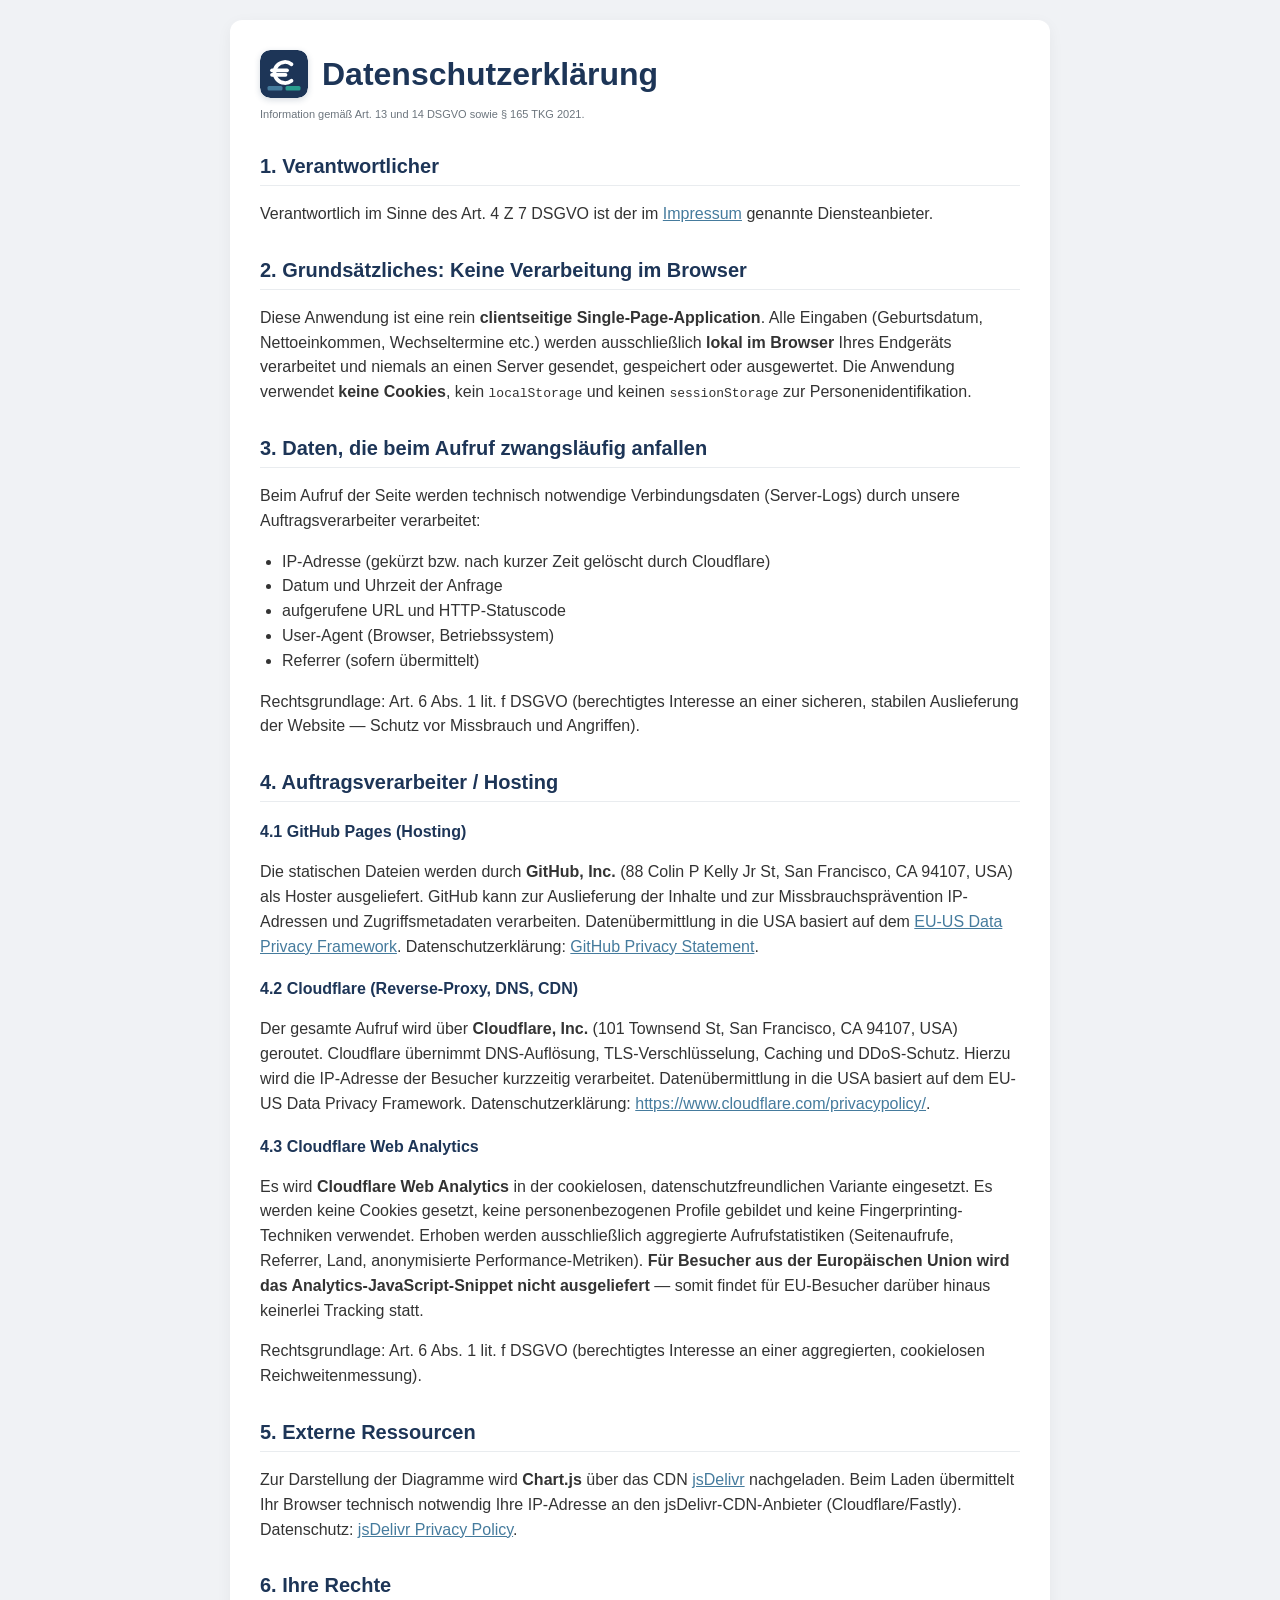
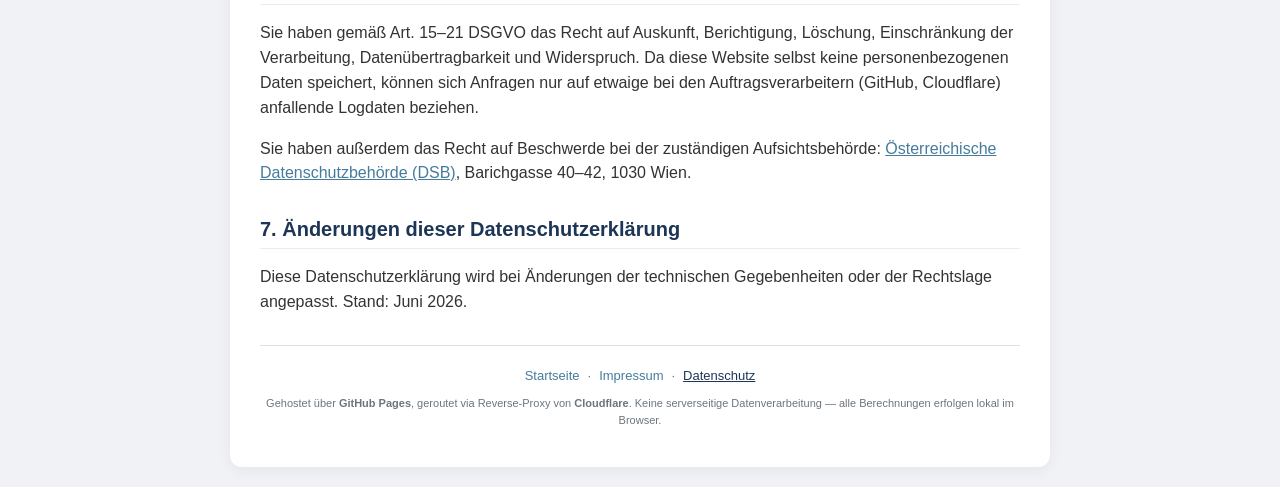
==== datenschutz.html @ 1a487af0 "feat: add impressum und datenschutz" ====
<!DOCTYPE html>
<html lang="de">

<head>
  <meta charset="UTF-8">
  <meta name="viewport" content="width=device-width, initial-scale=1.0">
  <title>Datenschutzerkl&auml;rung &mdash; Karenzulator</title>
  <link rel="icon" type="image/svg+xml" href="assets/favicon.svg">
  <link rel="apple-touch-icon" href="assets/favicon.svg">
  <meta name="theme-color" content="#1d3557">
  <meta name="robots" content="noindex">
  <link rel="stylesheet" href="css/styles.css">
</head>

<body>
  <div class="container legal-page">
    <div class="app-header">
      <a href="index.html" aria-label="Zur Startseite">
        <img src="assets/favicon.svg" alt="" class="app-logo" width="48" height="48">
      </a>
      <h1>Datenschutzerkl&auml;rung</h1>
    </div>

    <p class="field-desc">
      Information gem&auml;&szlig; Art. 13 und 14 DSGVO sowie &sect; 165 TKG 2021.
    </p>

    <h2>1. Verantwortlicher</h2>
    <p>
      Verantwortlich im Sinne des Art. 4 Z 7 DSGVO ist der im
      <a href="impressum.html">Impressum</a> genannte Diensteanbieter.
    </p>

    <h2>2. Grunds&auml;tzliches: Keine Verarbeitung im Browser</h2>
    <p>
      Diese Anwendung ist eine rein <b>clientseitige Single-Page-Application</b>. Alle Eingaben
      (Geburtsdatum, Nettoeinkommen, Wechseltermine etc.) werden ausschlie&szlig;lich
      <b>lokal im Browser</b> Ihres Endger&auml;ts verarbeitet und niemals an einen Server gesendet,
      gespeichert oder ausgewertet. Die Anwendung verwendet <b>keine Cookies</b>, kein
      <code>localStorage</code> und keinen <code>sessionStorage</code> zur Personenidentifikation.
    </p>

    <h2>3. Daten, die beim Aufruf zwangsl&auml;ufig anfallen</h2>
    <p>
      Beim Aufruf der Seite werden technisch notwendige Verbindungsdaten (Server-Logs) durch unsere
      Auftragsverarbeiter verarbeitet:
    </p>
    <ul>
      <li>IP-Adresse (gek&uuml;rzt bzw. nach kurzer Zeit gel&ouml;scht durch Cloudflare)</li>
      <li>Datum und Uhrzeit der Anfrage</li>
      <li>aufgerufene URL und HTTP-Statuscode</li>
      <li>User-Agent (Browser, Betriebssystem)</li>
      <li>Referrer (sofern &uuml;bermittelt)</li>
    </ul>
    <p>
      Rechtsgrundlage: Art. 6 Abs. 1 lit. f DSGVO (berechtigtes Interesse an einer sicheren,
      stabilen Auslieferung der Website &mdash; Schutz vor Missbrauch und Angriffen).
    </p>

    <h2>4. Auftragsverarbeiter / Hosting</h2>

    <h3>4.1 GitHub Pages (Hosting)</h3>
    <p>
      Die statischen Dateien werden durch <b>GitHub, Inc.</b> (88 Colin P Kelly Jr St, San Francisco,
      CA 94107, USA) als Hoster ausgeliefert. GitHub kann zur Auslieferung der Inhalte und zur
      Missbrauchspr&auml;vention IP-Adressen und Zugriffsmetadaten verarbeiten.
      Daten&uuml;bermittlung in die USA basiert auf dem
      <a href="https://commission.europa.eu/document/fa09cbad-dd7d-4684-ae60-be03fcb0fddf_en" target="_blank"
        rel="noopener">EU-US Data Privacy Framework</a>.
      Datenschutzerkl&auml;rung:
      <a href="https://docs.github.com/en/site-policy/privacy-policies/github-general-privacy-statement" target="_blank"
        rel="noopener">GitHub Privacy Statement</a>.
    </p>

    <h3>4.2 Cloudflare (Reverse-Proxy, DNS, CDN)</h3>
    <p>
      Der gesamte Aufruf wird &uuml;ber <b>Cloudflare, Inc.</b> (101 Townsend St, San Francisco,
      CA 94107, USA) geroutet. Cloudflare &uuml;bernimmt DNS-Aufl&ouml;sung, TLS-Verschl&uuml;sselung,
      Caching und DDoS-Schutz. Hierzu wird die IP-Adresse der Besucher kurzzeitig verarbeitet.
      Daten&uuml;bermittlung in die USA basiert auf dem EU-US Data Privacy Framework.
      Datenschutzerkl&auml;rung:
      <a href="https://www.cloudflare.com/privacypolicy/" target="_blank"
        rel="noopener">https://www.cloudflare.com/privacypolicy/</a>.
    </p>

    <h3>4.3 Cloudflare Web Analytics</h3>
    <p>
      Es wird <b>Cloudflare Web Analytics</b> in der cookielosen, datenschutzfreundlichen Variante
      eingesetzt. Es werden keine Cookies gesetzt, keine personenbezogenen Profile gebildet und keine
      Fingerprinting-Techniken verwendet. Erhoben werden ausschlie&szlig;lich aggregierte
      Aufrufstatistiken (Seitenaufrufe, Referrer, Land, anonymisierte Performance-Metriken).
      <b>F&uuml;r Besucher aus der Europ&auml;ischen Union wird das Analytics-JavaScript-Snippet
        nicht ausgeliefert</b> &mdash; somit findet f&uuml;r EU-Besucher dar&uuml;ber hinaus keinerlei
      Tracking statt.
    </p>
    <p>
      Rechtsgrundlage: Art. 6 Abs. 1 lit. f DSGVO (berechtigtes Interesse an einer aggregierten,
      cookielosen Reichweitenmessung).
    </p>

    <h2>5. Externe Ressourcen</h2>
    <p>
      Zur Darstellung der Diagramme wird <b>Chart.js</b> &uuml;ber das CDN
      <a href="https://www.jsdelivr.com/" target="_blank" rel="noopener">jsDelivr</a> nachgeladen.
      Beim Laden &uuml;bermittelt Ihr Browser technisch notwendig Ihre IP-Adresse an den
      jsDelivr-CDN-Anbieter (Cloudflare/Fastly). Datenschutz:
      <a href="https://www.jsdelivr.com/terms/privacy-policy-jsdelivr-net" target="_blank" rel="noopener">jsDelivr
        Privacy Policy</a>.
    </p>

    <h2>6. Ihre Rechte</h2>
    <p>
      Sie haben gem&auml;&szlig; Art. 15&ndash;21 DSGVO das Recht auf Auskunft, Berichtigung, L&ouml;schung,
      Einschr&auml;nkung der Verarbeitung, Daten&uuml;bertragbarkeit und Widerspruch. Da diese Website
      selbst keine personenbezogenen Daten speichert, k&ouml;nnen sich Anfragen nur auf etwaige bei
      den Auftragsverarbeitern (GitHub, Cloudflare) anfallende Logdaten beziehen.
    </p>
    <p>
      Sie haben au&szlig;erdem das Recht auf Beschwerde bei der zust&auml;ndigen Aufsichtsbeh&ouml;rde:
      <a href="https://www.dsb.gv.at/" target="_blank" rel="noopener">&Ouml;sterreichische Datenschutzbeh&ouml;rde
        (DSB)</a>, Barichgasse 40&ndash;42, 1030 Wien.
    </p>

    <h2>7. &Auml;nderungen dieser Datenschutzerkl&auml;rung</h2>
    <p>
      Diese Datenschutzerkl&auml;rung wird bei &Auml;nderungen der technischen Gegebenheiten
      oder der Rechtslage angepasst. Stand: <time datetime="2026-06">Juni 2026</time>.
    </p>

    <footer class="legal-footer">
      <nav class="footer-nav" aria-label="Rechtliche Navigation">
        <a href="index.html">Startseite</a>
        <span aria-hidden="true">&middot;</span>
        <a href="impressum.html">Impressum</a>
        <span aria-hidden="true">&middot;</span>
        <a href="datenschutz.html" aria-current="page">Datenschutz</a>
      </nav>
      <p>
        Gehostet &uuml;ber <b>GitHub Pages</b>, geroutet via Reverse-Proxy von <b>Cloudflare</b>.
        Keine serverseitige Datenverarbeitung &mdash; alle Berechnungen erfolgen lokal im Browser.
      </p>
    </footer>
  </div>
</body>

</html>
---- css/styles.css ----
:root {
    --wochengeld-color: #e63946;
    --mutter-kbg-color: #457b9d;
    --vater-kbg-color: #2a9d8f;
    --mutter-kbg-2-color: #1d3557;
    --extended-m-color: #f4a261;
    --extended-v-color: #e9c46a;
    --arbeiten-color: #e9ecef;
    --bg-light: #f8f9fa;
    --primary: #1d3557;
    --primary-accent: #457b9d;
    --danger: #e63946;
    --success: #2a9d8f;
}

* { box-sizing: border-box; }

body {
    font-family: 'Segoe UI', Tahoma, Geneva, Verdana, sans-serif;
    line-height: 1.5;
    color: #333;
    background-color: #f0f2f5;
    margin: 0;
    padding: 20px;
}
.container {
    max-width: 1400px;
    margin: 0 auto;
    background: white;
    padding: 30px;
    border-radius: 12px;
    box-shadow: 0 4px 15px rgba(0, 0, 0, 0.05);
}
h1, h2, h3 { color: var(--primary); margin-top: 0; }

/* ============ App Header (Logo + H1) ============ */
.app-header {
    display: flex;
    align-items: center;
    gap: 14px;
    margin-bottom: 8px;
}
.app-header h1 { margin: 0; }
.app-logo {
    flex: 0 0 auto;
    width: 48px;
    height: 48px;
    border-radius: 10px;
    box-shadow: 0 2px 6px rgba(29, 53, 87, 0.18);
}
@media (max-width: 768px) {
    .app-header { gap: 10px; }
    .app-logo { width: 36px; height: 36px; border-radius: 8px; }
}

.grid {
    display: grid;
    grid-template-columns: 380px 1fr;
    gap: 30px;
}

@media (max-width: 1536px) {
    /* Limit Sidebar + Main to viewport width to prevent horizontal scroll.
       Wert wird in engeren Breakpoints unten an das jeweilige Padding angepasst. */
    .grid > .controls,
    .grid > .dashboard-section {
        max-width: calc(100vw - 28px);
        min-width: 0;
        overflow-x: hidden;
    }
}
@media (max-width: 1000px) {
    .grid { grid-template-columns: 1fr; }
}

/* ============ Sidebar ============ */
.controls {
    background: var(--bg-light);
    padding: 20px;
    border-radius: 8px;
    border: 1px solid #dee2e6;
    height: fit-content;
}
.form-group { margin-bottom: 18px; }
.form-group.nested {
    background: #fff;
    padding: 12px;
    border-radius: 6px;
    border: 1px solid #dee2e6;
}
label {
    display: block;
    font-weight: 700;
    margin-bottom: 4px;
    color: #343a40;
    font-size: 14px;
}
.check-label {
    display: flex;
    align-items: center;
    gap: 8px;
    cursor: pointer;
    font-weight: 600;
}
.check-label input { width: 16px; }
.field-desc {
    font-size: 11px;
    color: #6c757d;
    margin-top: 4px;
    display: block;
    line-height: 1.4;
}
input[type="date"], input[type="number"], select {
    width: 100%;
    max-width: 100%;
    min-width: 0;
    padding: 10px;
    border: 1px solid #ced4da;
    border-radius: 6px;
    font-size: 14px;
    background: #fff;
}
/* iOS Safari: date-Inputs nicht entkleiden (sonst kollabiert Text vertikal),
   aber Mindesthöhe erzwingen, damit der native Picker-Text nicht abgeschnitten wird. */
input[type="date"] {
    min-height: 42px;
    line-height: 1.2;
    -webkit-appearance: none;
    appearance: none;
    -webkit-min-logical-height: 1.2em;
}
input[type="number"], select {
    -webkit-appearance: none;
    appearance: none;
}
select {
    background-image: url("data:image/svg+xml;utf8,<svg xmlns='http://www.w3.org/2000/svg' viewBox='0 0 12 8'><path fill='%236c757d' d='M6 8L0 0h12z'/></svg>");
    background-repeat: no-repeat;
    background-position: right 12px center;
    background-size: 10px;
    padding-right: 32px;
}
.input-group { display: flex; align-items: stretch; width: 100%; }
.input-group input {
    flex: 1 1 auto;
    min-width: 0;
    border-top-right-radius: 0;
    border-bottom-right-radius: 0;
}
.input-group-append { flex: 0 0 auto; }
.input-group-append {
    padding: 10px 12px;
    background: #e9ecef;
    border: 1px solid #ced4da;
    border-left: none;
    border-top-right-radius: 6px;
    border-bottom-right-radius: 6px;
    font-size: 14px;
    color: #495057;
    font-weight: bold;
}
hr { border: 0; border-top: 1px solid #dee2e6; margin: 20px 0; }

.btn-primary {
    width: 100%;
    padding: 12px;
    background: var(--primary);
    color: white;
    border: none;
    border-radius: 6px;
    font-size: 15px;
    font-weight: bold;
    cursor: pointer;
    transition: background 0.2s;
}
.btn-primary:hover { background: var(--primary-accent); }
.btn-primary:disabled { opacity: 0.5; cursor: progress; }

.optimizer-result {
    margin-top: 12px;
    font-size: 12px;
    padding: 10px;
    background: #fff;
    border-radius: 6px;
    border-left: 4px solid var(--success);
    display: none;
}
.optimizer-result.active { display: block; }
.optimizer-result h4 { margin: 0 0 6px 0; font-size: 13px; color: var(--success); }

/* ============ Alert Boxes ============ */
.alert-box {
    background: #ffebee;
    border-left: 5px solid var(--danger);
    padding: 12px 15px;
    margin-bottom: 12px;
    border-radius: 4px;
    font-size: 13px;
    color: #b71c1c;
    display: none;
}

/* ============ Dashboards / Cards ============ */
.dashboard-section { margin-bottom: 30px; }
.dashboard {
    display: grid;
    grid-template-columns: repeat(auto-fit, minmax(180px, 1fr));
    gap: 15px;
    margin-top: 10px;
}
.card {
    background: var(--bg-light);
    padding: 15px;
    border-radius: 8px;
    border-left: 5px solid #6c757d;
    box-shadow: 0 2px 4px rgba(0, 0, 0, 0.02);
    display: flex;
    flex-direction: column;
    justify-content: center;
}
.card.success { border-left-color: var(--success); background-color: #e8f5e9; }
.card.danger  { border-left-color: var(--danger);  background-color: #ffebee; }
.card.total   { border-left-color: var(--primary); background-color: #e3f2fd; }
.card.household { border-left-color: #6a4c93; background-color: #f3e5f5; }
.card h4 {
    margin: 0;
    font-size: 11px;
    text-transform: uppercase;
    color: #6c757d;
    letter-spacing: 0.3px;
}
.card .value { font-size: 18px; font-weight: bold; margin-top: 5px; }
.card .subtext { font-size: 11px; color: #adb5bd; margin-top: 3px; }
.card.calc-detail { grid-column: 1 / -1; margin-top: 15px; font-size: 13px; line-height: 1.7; }

/* ============ Timeline ============ */
.timeline-wrapper {
    margin-top: 20px;
    background: #fff;
    border: 1px solid #dee2e6;
    border-radius: 8px;
    padding: 20px;
}
.timeline-bar {
    display: flex;
    height: 35px;
    border-radius: 6px;
    overflow: hidden;
    margin-bottom: 25px;
    box-shadow: inset 0 2px 4px rgba(0, 0, 0, 0.1);
    background: var(--arbeiten-color);
}
.timeline-segment {
    display: flex;
    align-items: center;
    justify-content: center;
    color: white;
    font-weight: bold;
    font-size: 11px;
    overflow: hidden;
    white-space: nowrap;
    border-right: 1px solid rgba(255, 255, 255, 0.2);
}
.legend { display: flex; gap: 12px; flex-wrap: wrap; margin-bottom: 20px; }
.legend-item { display: flex; align-items: center; font-size: 12px; }
.legend-color { width: 14px; height: 14px; border-radius: 4px; margin-right: 6px; }

/* ============ Calendar ============ */
.calendar-view {
    display: grid;
    grid-template-columns: repeat(auto-fill, minmax(280px, 1fr));
    gap: 15px;
    margin-top: 20px;
}
.month-box {
    background: white;
    border: 1px solid #dee2e6;
    border-radius: 8px;
    padding: 12px;
    box-shadow: 0 2px 5px rgba(0, 0, 0, 0.02);
    display: flex;
    flex-direction: column;
    justify-content: space-between;
}
.month-title {
    font-weight: bold;
    border-bottom: 2px solid #f0f2f5;
    padding-bottom: 5px;
    margin-bottom: 8px;
    color: var(--primary);
    font-size: 14px;
}
.person-strip { margin-bottom: 8px; }
.person-name {
    font-size: 11px;
    font-weight: bold;
    color: #6c757d;
    margin-bottom: 4px;
    text-transform: uppercase;
}
.day-strip { display: flex; flex-direction: column; gap: 4px; font-size: 11px; }
.phase-badge {
    padding: 4px 8px;
    border-radius: 4px;
    font-weight: 500;
    display: flex;
    justify-content: space-between;
}
.finance-footer {
    border-top: 1px solid #eee;
    padding-top: 8px;
    font-size: 12px;
    margin-top: 8px;
}
.finance-row { display: flex; justify-content: space-between; margin-bottom: 2px; }

/* ============ Phase Colors ============ */
.bg-wochengeld   { background-color: var(--wochengeld-color); color: white; }
.bg-mutter-kbg   { background-color: var(--mutter-kbg-color); color: white; }
.bg-vater-kbg    { background-color: var(--vater-kbg-color); color: white; }
.bg-mutter-kbg-2 { background-color: var(--mutter-kbg-2-color); color: white; }
.bg-ext-m        { background-color: var(--extended-m-color); color: #333; }
.bg-ext-v        { background-color: var(--extended-v-color); color: #333; }
.bg-arbeiten     { background-color: var(--arbeiten-color); color: #6c757d; border: 1px solid #ced4da; }
.color-mutter    { color: var(--mutter-kbg-color); font-weight: 600; }
.color-vater     { color: var(--vater-kbg-color); font-weight: 600; }

/* ============ Chart ============ */
.chart-card {
    background: white;
    padding: 15px;
    border-radius: 8px;
    border: 1px solid #dee2e6;
    margin-top: 20px;
}
.chart-container { position: relative; height: 320px; width: 100%; }

/* ============ Annahmen-Box ============ */
.assumptions-box {
    margin-top: 30px;
    padding: 14px 18px;
    background: #fff8e1;
    border: 1px solid #ffe082;
    border-radius: 8px;
    font-size: 13px;
    color: #4a3a00;
}
.assumptions-box summary {
    cursor: pointer;
    font-weight: 600;
    font-size: 14px;
    padding: 4px 0;
    user-select: none;
}
.assumptions-box summary:hover { color: #b76e00; }
.assumptions-content { margin-top: 12px; }
.assumptions-content h4 {
    margin: 14px 0 6px;
    font-size: 13px;
    color: #6b4f00;
}
.assumptions-content h4:first-child { margin-top: 0; }
.assumptions-content ul {
    margin: 0 0 10px;
    padding-left: 20px;
    line-height: 1.55;
}
.assumptions-content li { margin-bottom: 4px; }
.assumptions-content a { color: #b76e00; }

/* ============ Footer ============ */
.legal-footer {
    margin-top: 30px;
    padding-top: 20px;
    border-top: 1px solid #dee2e6;
    font-size: 11px;
    color: #6c757d;
    text-align: center;
}
.legal-footer p { margin: 8px 0; }
.footer-nav {
    margin-bottom: 10px;
    font-size: 13px;
    display: flex;
    flex-wrap: wrap;
    justify-content: center;
    align-items: center;
    gap: 8px;
}
.footer-nav a {
    color: var(--primary-accent);
    text-decoration: none;
    font-weight: 500;
}
.footer-nav a:hover { text-decoration: underline; }
.footer-nav a[aria-current="page"] {
    color: var(--primary);
    text-decoration: underline;
}

/* ============ Legal Sub-Pages (Impressum / Datenschutz) ============ */
.legal-page { max-width: 820px; }
.legal-page h2 {
    margin-top: 28px;
    margin-bottom: 8px;
    font-size: 20px;
    border-bottom: 1px solid #e9ecef;
    padding-bottom: 4px;
}
.legal-page h3 { margin-top: 18px; margin-bottom: 6px; font-size: 16px; }
.legal-page p, .legal-page li { line-height: 1.55; }
.legal-page ul { padding-left: 22px; }
.legal-page a { color: var(--primary-accent); }
.legal-page .app-header a { display: inline-flex; }

/* ============ Responsive / Mobile ============ */
@media (max-width: 768px) {
    body { padding: 4px; }
    .container { padding: 10px; border-radius: 8px; max-width: 100%; overflow-x: hidden; }
    h1 { font-size: 22px; line-height: 1.3; }
    h2 { font-size: 18px; }
    h3 { font-size: 16px; }

    .grid { gap: 12px; }

    .controls { padding: 10px; min-width: 0; }
    .form-group { margin-bottom: 12px; min-width: 0; }
    .form-group.nested { padding: 8px; }

    .dashboard {
        grid-template-columns: repeat(auto-fit, minmax(140px, 1fr));
        gap: 8px;
    }
    .card { padding: 10px; }
    .card .value { font-size: 16px; }
    .card h4 { font-size: 10px; }

    .calendar-view {
        grid-template-columns: 1fr;
        gap: 10px;
    }
    .month-box { padding: 10px; }

    .timeline-wrapper { padding: 10px; }
    .timeline-bar { height: 28px; }
    .timeline-segment { font-size: 10px; }

    .legend { gap: 8px; }
    .legend-item { font-size: 11px; }

    .chart-container { height: 240px; }
    .chart-card { padding: 8px; }

    .alert-box { font-size: 12px; padding: 8px 10px; }

    .assumptions-box { padding: 10px 12px; }

    input[type="date"], input[type="number"], select {
        font-size: 16px; /* iOS: kein Auto-Zoom bei Focus */
        padding: 9px;
    }
    input[type="date"] { min-height: 44px; } /* iOS Touch-Target */
}

@media (max-width: 420px) {
    .dashboard { grid-template-columns: 1fr; }
    h1 { font-size: 19px; }
    .container { padding: 8px; }
    .controls { padding: 8px; }
    /* Viewport-Berechnung an reduziertes Padding anpassen (4px body + 8px container = 12px je Seite). */
    .grid > .controls,
    .grid > .dashboard-section {
        max-width: calc(100vw - 8px);
    }
}
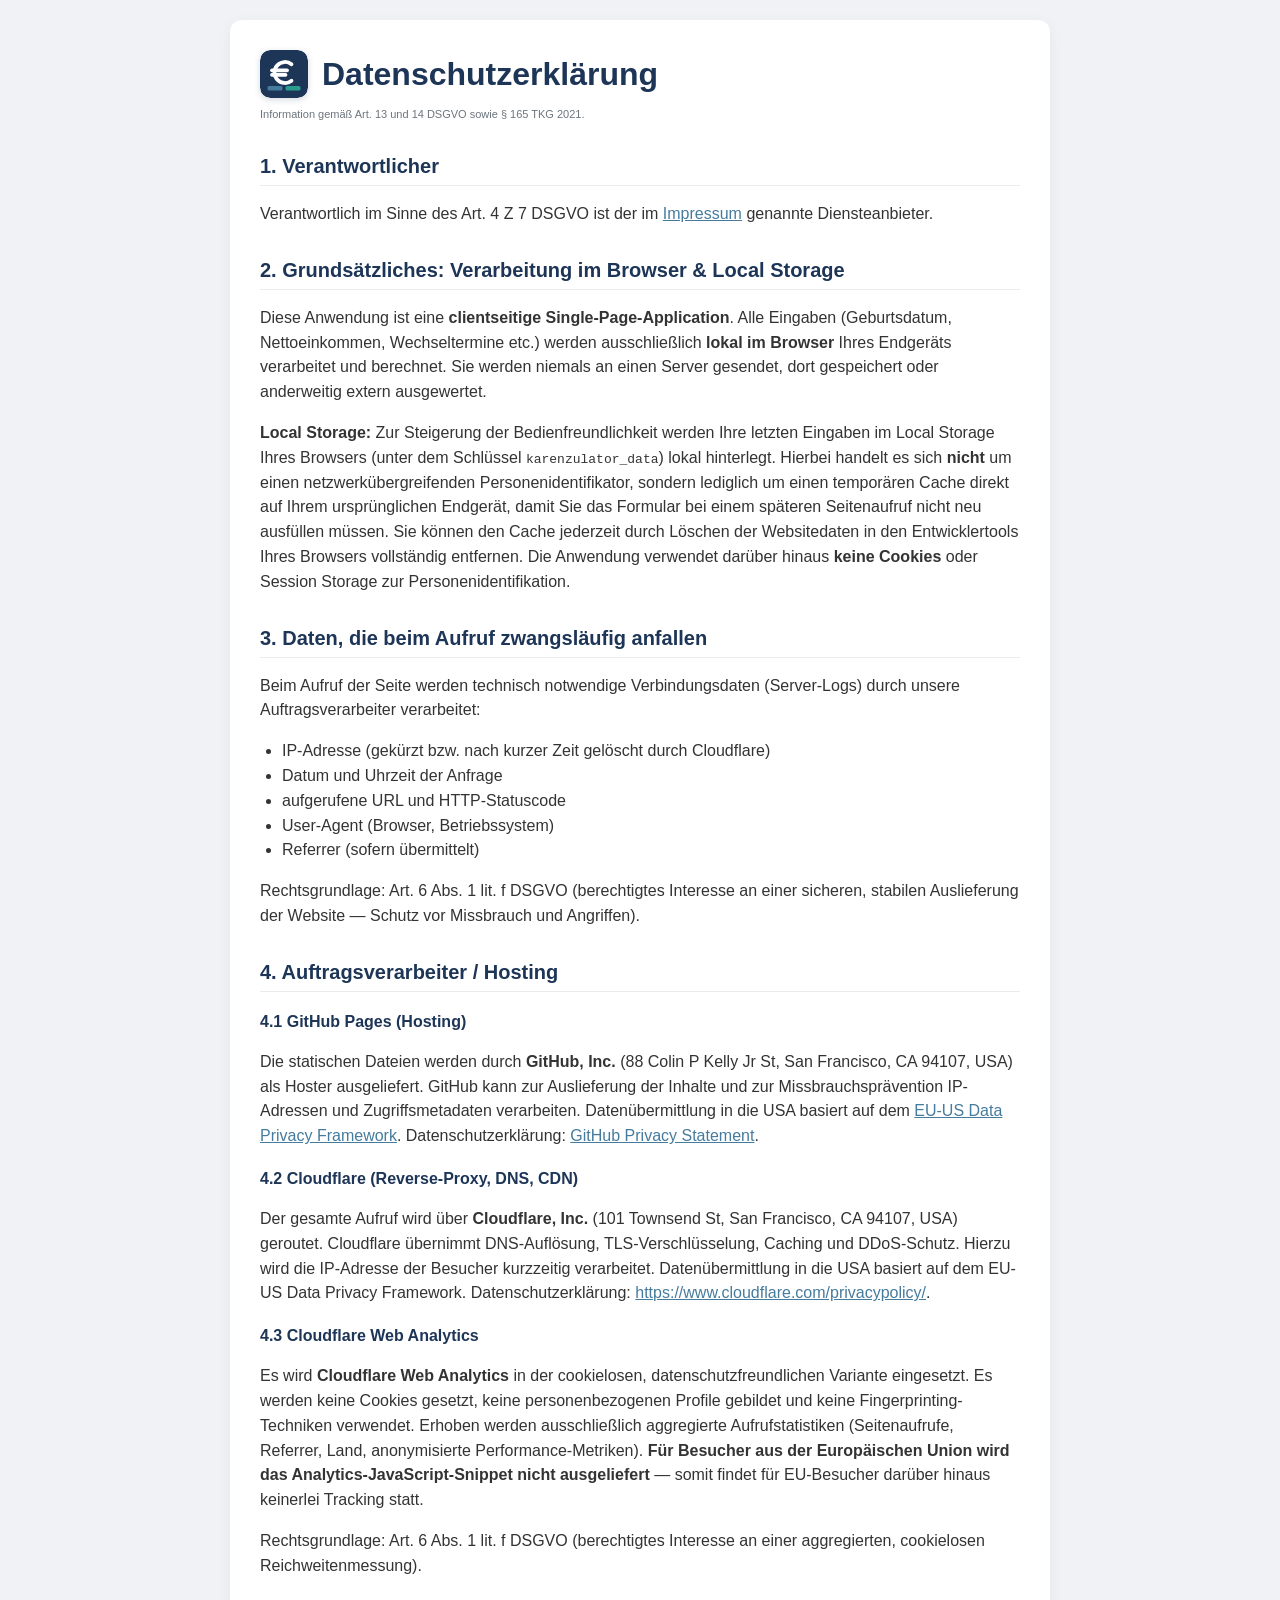
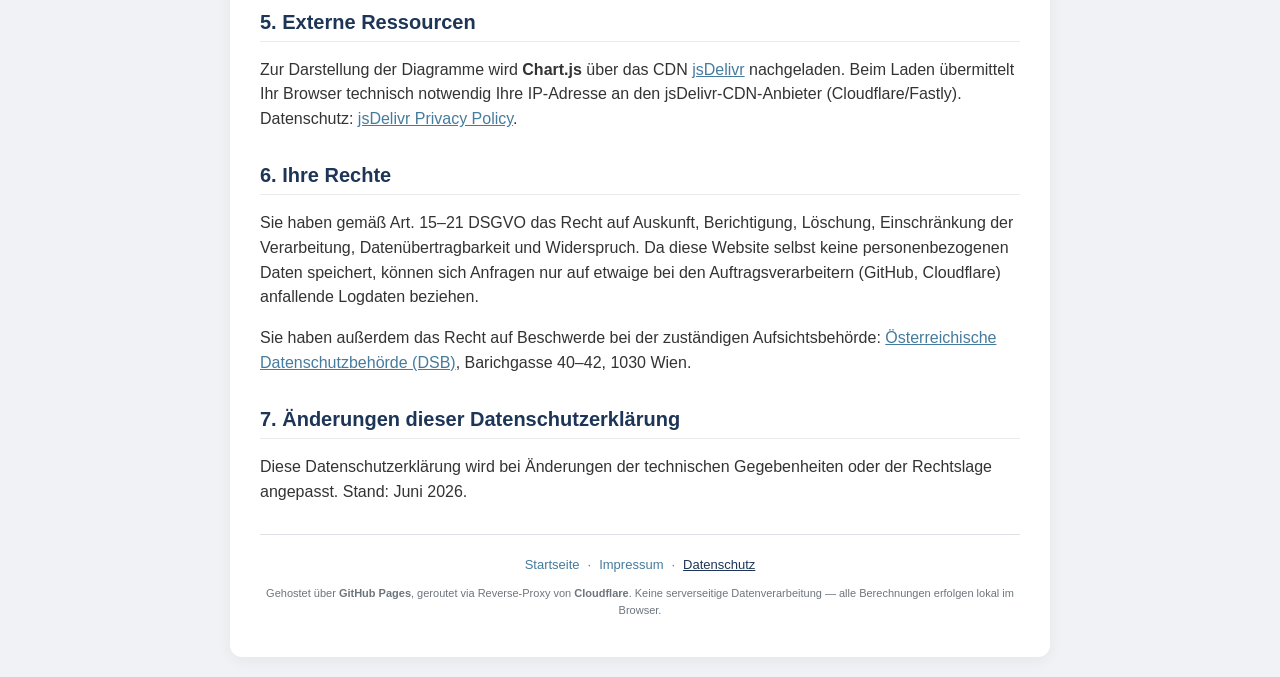
==== commit e5f35789: "feat: add local storage for user input" ====
--- a/datenschutz.html
+++ b/datenschutz.html
@@ -31,13 +31,21 @@
       <a href="impressum.html">Impressum</a> genannte Diensteanbieter.
     </p>
 
-    <h2>2. Grunds&auml;tzliches: Keine Verarbeitung im Browser</h2>
+    <h2>2. Grunds&auml;tzliches: Verarbeitung im Browser &amp; Local Storage</h2>
     <p>
-      Diese Anwendung ist eine rein <b>clientseitige Single-Page-Application</b>. Alle Eingaben
+      Diese Anwendung ist eine <b>clientseitige Single-Page-Application</b>. Alle Eingaben
       (Geburtsdatum, Nettoeinkommen, Wechseltermine etc.) werden ausschlie&szlig;lich
-      <b>lokal im Browser</b> Ihres Endger&auml;ts verarbeitet und niemals an einen Server gesendet,
-      gespeichert oder ausgewertet. Die Anwendung verwendet <b>keine Cookies</b>, kein
-      <code>localStorage</code> und keinen <code>sessionStorage</code> zur Personenidentifikation.
+      <b>lokal im Browser</b> Ihres Endger&auml;ts verarbeitet und berechnet. Sie werden niemals an einen Server gesendet,
+      dort gespeichert oder anderweitig extern ausgewertet.
+    </p>
+    <p>
+      <b>Local Storage:</b> Zur Steigerung der Bedienfreundlichkeit werden Ihre letzten Eingaben
+      im Local Storage Ihres Browsers (unter dem Schl&uuml;ssel <code>karenzulator_data</code>) lokal hinterlegt.
+      Hierbei handelt es sich <b>nicht</b> um einen netzwerk&uuml;bergreifenden Personenidentifikator,
+      sondern lediglich um einen tempor&auml;ren Cache direkt auf Ihrem urspr&uuml;nglichen Endger&auml;t,
+      damit Sie das Formular bei einem sp&auml;teren Seitenaufruf nicht neu ausf&uuml;llen m&uuml;ssen. 
+      Sie k&ouml;nnen den Cache jederzeit durch L&ouml;schen der Websitedaten in den Entwicklertools Ihres Browsers vollst&auml;ndig entfernen.
+      Die Anwendung verwendet dar&uuml;ber hinaus <b>keine Cookies</b> oder Session Storage zur Personenidentifikation.
     </p>
 
     <h2>3. Daten, die beim Aufruf zwangsl&auml;ufig anfallen</h2>
--- a/css/styles.css
+++ b/css/styles.css
@@ -1,475 +1,726 @@
 :root {
-    --wochengeld-color: #e63946;
-    --mutter-kbg-color: #457b9d;
-    --vater-kbg-color: #2a9d8f;
-    --mutter-kbg-2-color: #1d3557;
-    --extended-m-color: #f4a261;
-    --extended-v-color: #e9c46a;
-    --arbeiten-color: #e9ecef;
-    --bg-light: #f8f9fa;
-    --primary: #1d3557;
-    --primary-accent: #457b9d;
-    --danger: #e63946;
-    --success: #2a9d8f;
-}
-
-* { box-sizing: border-box; }
+  --wochengeld-color: #e63946;
+  --mutter-kbg-color: #457b9d;
+  --vater-kbg-color: #2a9d8f;
+  --mutter-kbg-2-color: #1d3557;
+  --extended-m-color: #f4a261;
+  --extended-v-color: #e9c46a;
+  --arbeiten-color: #e9ecef;
+  --bg-light: #f8f9fa;
+  --primary: #1d3557;
+  --primary-accent: #457b9d;
+  --danger: #e63946;
+  --success: #2a9d8f;
+}
+
+* {
+  box-sizing: border-box;
+}
 
 body {
-    font-family: 'Segoe UI', Tahoma, Geneva, Verdana, sans-serif;
-    line-height: 1.5;
-    color: #333;
-    background-color: #f0f2f5;
-    margin: 0;
-    padding: 20px;
+  font-family: "Segoe UI", Tahoma, Geneva, Verdana, sans-serif;
+  line-height: 1.5;
+  color: #333;
+  background-color: #f0f2f5;
+  margin: 0;
+  padding: 20px;
 }
 .container {
-    max-width: 1400px;
-    margin: 0 auto;
-    background: white;
-    padding: 30px;
-    border-radius: 12px;
-    box-shadow: 0 4px 15px rgba(0, 0, 0, 0.05);
-}
-h1, h2, h3 { color: var(--primary); margin-top: 0; }
+  max-width: 1400px;
+  margin: 0 auto;
+  background: white;
+  padding: 30px;
+  border-radius: 12px;
+  box-shadow: 0 4px 15px rgba(0, 0, 0, 0.05);
+}
+h1,
+h2,
+h3 {
+  color: var(--primary);
+  margin-top: 0;
+}
 
 /* ============ App Header (Logo + H1) ============ */
 .app-header {
-    display: flex;
-    align-items: center;
-    gap: 14px;
-    margin-bottom: 8px;
-}
-.app-header h1 { margin: 0; }
+  display: flex;
+  align-items: center;
+  gap: 14px;
+  margin-bottom: 8px;
+}
+.app-header h1 {
+  margin: 0;
+}
 .app-logo {
-    flex: 0 0 auto;
-    width: 48px;
-    height: 48px;
-    border-radius: 10px;
-    box-shadow: 0 2px 6px rgba(29, 53, 87, 0.18);
+  flex: 0 0 auto;
+  width: 48px;
+  height: 48px;
+  border-radius: 10px;
+  box-shadow: 0 2px 6px rgba(29, 53, 87, 0.18);
 }
 @media (max-width: 768px) {
-    .app-header { gap: 10px; }
-    .app-logo { width: 36px; height: 36px; border-radius: 8px; }
+  .app-header {
+    gap: 10px;
+  }
+  .app-logo {
+    width: 36px;
+    height: 36px;
+    border-radius: 8px;
+  }
 }
 
 .grid {
-    display: grid;
-    grid-template-columns: 380px 1fr;
-    gap: 30px;
+  display: grid;
+  grid-template-columns: 380px 1fr;
+  gap: 30px;
 }
 
 @media (max-width: 1536px) {
-    /* Limit Sidebar + Main to viewport width to prevent horizontal scroll.
+  /* Limit Sidebar + Main to viewport width to prevent horizontal scroll.
        Wert wird in engeren Breakpoints unten an das jeweilige Padding angepasst. */
-    .grid > .controls,
-    .grid > .dashboard-section {
-        max-width: calc(100vw - 28px);
-        min-width: 0;
-        overflow-x: hidden;
-    }
+  .grid > .controls,
+  .grid > .dashboard-section {
+    max-width: calc(100vw - 28px);
+    min-width: 0;
+    overflow-x: hidden;
+  }
 }
 @media (max-width: 1000px) {
-    .grid { grid-template-columns: 1fr; }
+  .grid {
+    grid-template-columns: 1fr;
+  }
 }
 
 /* ============ Sidebar ============ */
 .controls {
-    background: var(--bg-light);
-    padding: 20px;
-    border-radius: 8px;
-    border: 1px solid #dee2e6;
-    height: fit-content;
-}
-.form-group { margin-bottom: 18px; }
+  background: var(--bg-light);
+  padding: 20px;
+  border-radius: 8px;
+  border: 1px solid #dee2e6;
+  height: fit-content;
+}
+.form-group {
+  margin-bottom: 18px;
+}
 .form-group.nested {
-    background: #fff;
-    padding: 12px;
-    border-radius: 6px;
-    border: 1px solid #dee2e6;
+  background: #fff;
+  padding: 12px;
+  border-radius: 6px;
+  border: 1px solid #dee2e6;
 }
 label {
-    display: block;
-    font-weight: 700;
-    margin-bottom: 4px;
-    color: #343a40;
-    font-size: 14px;
+  display: block;
+  font-weight: 700;
+  margin-bottom: 4px;
+  color: #343a40;
+  font-size: 14px;
 }
 .check-label {
-    display: flex;
-    align-items: center;
-    gap: 8px;
-    cursor: pointer;
-    font-weight: 600;
-}
-.check-label input { width: 16px; }
+  display: flex;
+  align-items: center;
+  gap: 8px;
+  cursor: pointer;
+  font-weight: 600;
+}
+.check-label input {
+  width: 16px;
+}
 .field-desc {
-    font-size: 11px;
-    color: #6c757d;
-    margin-top: 4px;
-    display: block;
-    line-height: 1.4;
-}
-input[type="date"], input[type="number"], select {
-    width: 100%;
-    max-width: 100%;
-    min-width: 0;
-    padding: 10px;
-    border: 1px solid #ced4da;
-    border-radius: 6px;
-    font-size: 14px;
-    background: #fff;
+  font-size: 11px;
+  color: #6c757d;
+  margin-top: 4px;
+  display: block;
+  line-height: 1.4;
+}
+input[type="date"],
+input[type="number"],
+select {
+  width: 100%;
+  max-width: 100%;
+  min-width: 0;
+  padding: 10px;
+  border: 1px solid #ced4da;
+  border-radius: 6px;
+  font-size: 14px;
+  background: #fff;
 }
 /* iOS Safari: date-Inputs nicht entkleiden (sonst kollabiert Text vertikal),
    aber Mindesthöhe erzwingen, damit der native Picker-Text nicht abgeschnitten wird. */
 input[type="date"] {
-    min-height: 42px;
-    line-height: 1.2;
-    -webkit-appearance: none;
-    appearance: none;
-    -webkit-min-logical-height: 1.2em;
-}
-input[type="number"], select {
-    -webkit-appearance: none;
-    appearance: none;
-}
+  min-height: 42px;
+  line-height: 1.2;
+  -webkit-appearance: none;
+  appearance: none;
+  -webkit-min-logical-height: 1.2em;
+}
+input[type="number"],
 select {
-    background-image: url("data:image/svg+xml;utf8,<svg xmlns='http://www.w3.org/2000/svg' viewBox='0 0 12 8'><path fill='%236c757d' d='M6 8L0 0h12z'/></svg>");
-    background-repeat: no-repeat;
-    background-position: right 12px center;
-    background-size: 10px;
-    padding-right: 32px;
-}
-.input-group { display: flex; align-items: stretch; width: 100%; }
+  -webkit-appearance: none;
+  appearance: none;
+}
+select {
+  background-image: url("data:image/svg+xml;utf8,<svg xmlns='http://www.w3.org/2000/svg' viewBox='0 0 12 8'><path fill='%236c757d' d='M6 8L0 0h12z'/></svg>");
+  background-repeat: no-repeat;
+  background-position: right 12px center;
+  background-size: 10px;
+  padding-right: 32px;
+}
+.input-group {
+  display: flex;
+  align-items: stretch;
+  width: 100%;
+}
 .input-group input {
-    flex: 1 1 auto;
-    min-width: 0;
-    border-top-right-radius: 0;
-    border-bottom-right-radius: 0;
-}
-.input-group-append { flex: 0 0 auto; }
+  flex: 1 1 auto;
+  min-width: 0;
+  border-top-right-radius: 0;
+  border-bottom-right-radius: 0;
+}
 .input-group-append {
-    padding: 10px 12px;
-    background: #e9ecef;
-    border: 1px solid #ced4da;
-    border-left: none;
-    border-top-right-radius: 6px;
-    border-bottom-right-radius: 6px;
-    font-size: 14px;
-    color: #495057;
-    font-weight: bold;
-}
-hr { border: 0; border-top: 1px solid #dee2e6; margin: 20px 0; }
+  flex: 0 0 auto;
+}
+.input-group-append {
+  padding: 10px 12px;
+  background: #e9ecef;
+  border: 1px solid #ced4da;
+  border-left: none;
+  border-top-right-radius: 6px;
+  border-bottom-right-radius: 6px;
+  font-size: 14px;
+  color: #495057;
+  font-weight: bold;
+}
+hr {
+  border: 0;
+  border-top: 1px solid #dee2e6;
+  margin: 20px 0;
+}
 
 .btn-primary {
-    width: 100%;
-    padding: 12px;
-    background: var(--primary);
-    color: white;
-    border: none;
-    border-radius: 6px;
-    font-size: 15px;
-    font-weight: bold;
-    cursor: pointer;
-    transition: background 0.2s;
-}
-.btn-primary:hover { background: var(--primary-accent); }
-.btn-primary:disabled { opacity: 0.5; cursor: progress; }
+  width: 100%;
+  padding: 12px;
+  background: var(--primary);
+  color: white;
+  border: none;
+  border-radius: 6px;
+  font-size: 15px;
+  font-weight: bold;
+  cursor: pointer;
+  transition: background 0.2s;
+}
+.btn-primary:hover {
+  background: var(--primary-accent);
+}
+.btn-primary:disabled {
+  opacity: 0.5;
+  cursor: progress;
+}
 
 .optimizer-result {
-    margin-top: 12px;
-    font-size: 12px;
-    padding: 10px;
-    background: #fff;
-    border-radius: 6px;
-    border-left: 4px solid var(--success);
-    display: none;
-}
-.optimizer-result.active { display: block; }
-.optimizer-result h4 { margin: 0 0 6px 0; font-size: 13px; color: var(--success); }
+  margin-top: 12px;
+  font-size: 12px;
+  padding: 10px;
+  background: #fff;
+  border-radius: 6px;
+  border-left: 4px solid var(--success);
+  display: none;
+}
+.optimizer-result.active {
+  display: block;
+}
+.optimizer-result h4 {
+  margin: 0 0 6px 0;
+  font-size: 13px;
+  color: var(--success);
+}
 
 /* ============ Alert Boxes ============ */
 .alert-box {
-    background: #ffebee;
-    border-left: 5px solid var(--danger);
-    padding: 12px 15px;
-    margin-bottom: 12px;
-    border-radius: 4px;
-    font-size: 13px;
-    color: #b71c1c;
-    display: none;
+  background: #ffebee;
+  border-left: 5px solid var(--danger);
+  padding: 12px 15px;
+  margin-bottom: 12px;
+  border-radius: 4px;
+  font-size: 13px;
+  color: #b71c1c;
+  display: none;
 }
 
 /* ============ Dashboards / Cards ============ */
-.dashboard-section { margin-bottom: 30px; }
+.dashboard-section {
+  margin-bottom: 30px;
+}
 .dashboard {
-    display: grid;
-    grid-template-columns: repeat(auto-fit, minmax(180px, 1fr));
-    gap: 15px;
-    margin-top: 10px;
+  display: grid;
+  grid-template-columns: repeat(auto-fit, minmax(180px, 1fr));
+  gap: 15px;
+  margin-top: 10px;
 }
 .card {
-    background: var(--bg-light);
-    padding: 15px;
-    border-radius: 8px;
-    border-left: 5px solid #6c757d;
-    box-shadow: 0 2px 4px rgba(0, 0, 0, 0.02);
-    display: flex;
-    flex-direction: column;
-    justify-content: center;
-}
-.card.success { border-left-color: var(--success); background-color: #e8f5e9; }
-.card.danger  { border-left-color: var(--danger);  background-color: #ffebee; }
-.card.total   { border-left-color: var(--primary); background-color: #e3f2fd; }
-.card.household { border-left-color: #6a4c93; background-color: #f3e5f5; }
+  background: var(--bg-light);
+  padding: 15px;
+  border-radius: 8px;
+  border-left: 5px solid #6c757d;
+  box-shadow: 0 2px 4px rgba(0, 0, 0, 0.02);
+  display: flex;
+  flex-direction: column;
+  justify-content: center;
+}
+.card.success {
+  border-left-color: var(--success);
+  background-color: #e8f5e9;
+}
+.card.danger {
+  border-left-color: var(--danger);
+  background-color: #ffebee;
+}
+.card.total {
+  border-left-color: var(--primary);
+  background-color: #e3f2fd;
+}
+.card.household {
+  border-left-color: #6a4c93;
+  background-color: #f3e5f5;
+}
 .card h4 {
-    margin: 0;
-    font-size: 11px;
-    text-transform: uppercase;
-    color: #6c757d;
-    letter-spacing: 0.3px;
-}
-.card .value { font-size: 18px; font-weight: bold; margin-top: 5px; }
-.card .subtext { font-size: 11px; color: #adb5bd; margin-top: 3px; }
-.card.calc-detail { grid-column: 1 / -1; margin-top: 15px; font-size: 13px; line-height: 1.7; }
+  margin: 0;
+  font-size: 11px;
+  text-transform: uppercase;
+  color: #6c757d;
+  letter-spacing: 0.3px;
+}
+.card .value {
+  font-size: 18px;
+  font-weight: bold;
+  margin-top: 5px;
+}
+.card .subtext {
+  font-size: 11px;
+  color: #adb5bd;
+  margin-top: 3px;
+}
+.card.calc-detail {
+  grid-column: 1 / -1;
+  margin-top: 15px;
+  font-size: 13px;
+  line-height: 1.7;
+}
 
 /* ============ Timeline ============ */
 .timeline-wrapper {
-    margin-top: 20px;
-    background: #fff;
-    border: 1px solid #dee2e6;
-    border-radius: 8px;
-    padding: 20px;
+  margin-top: 20px;
+  background: #fff;
+  border: 1px solid #dee2e6;
+  border-radius: 8px;
+  padding: 20px;
 }
 .timeline-bar {
-    display: flex;
-    height: 35px;
-    border-radius: 6px;
-    overflow: hidden;
-    margin-bottom: 25px;
-    box-shadow: inset 0 2px 4px rgba(0, 0, 0, 0.1);
-    background: var(--arbeiten-color);
+  display: flex;
+  height: 35px;
+  border-radius: 6px;
+  overflow: hidden;
+  margin-bottom: 25px;
+  box-shadow: inset 0 2px 4px rgba(0, 0, 0, 0.1);
+  background: var(--arbeiten-color);
 }
 .timeline-segment {
-    display: flex;
-    align-items: center;
-    justify-content: center;
-    color: white;
-    font-weight: bold;
-    font-size: 11px;
-    overflow: hidden;
-    white-space: nowrap;
-    border-right: 1px solid rgba(255, 255, 255, 0.2);
-}
-.legend { display: flex; gap: 12px; flex-wrap: wrap; margin-bottom: 20px; }
-.legend-item { display: flex; align-items: center; font-size: 12px; }
-.legend-color { width: 14px; height: 14px; border-radius: 4px; margin-right: 6px; }
+  display: flex;
+  align-items: center;
+  justify-content: center;
+  color: white;
+  font-weight: bold;
+  font-size: 11px;
+  overflow: hidden;
+  white-space: nowrap;
+  border-right: 1px solid rgba(255, 255, 255, 0.2);
+}
+.legend {
+  display: flex;
+  gap: 12px;
+  flex-wrap: wrap;
+  margin-bottom: 20px;
+}
+.legend-item {
+  display: flex;
+  align-items: center;
+  font-size: 12px;
+}
+.legend-color {
+  width: 14px;
+  height: 14px;
+  border-radius: 4px;
+  margin-right: 6px;
+}
 
 /* ============ Calendar ============ */
 .calendar-view {
-    display: grid;
-    grid-template-columns: repeat(auto-fill, minmax(280px, 1fr));
-    gap: 15px;
-    margin-top: 20px;
+  display: grid;
+  grid-template-columns: repeat(auto-fill, minmax(280px, 1fr));
+  gap: 15px;
+  margin-top: 20px;
 }
 .month-box {
-    background: white;
-    border: 1px solid #dee2e6;
-    border-radius: 8px;
-    padding: 12px;
-    box-shadow: 0 2px 5px rgba(0, 0, 0, 0.02);
-    display: flex;
-    flex-direction: column;
-    justify-content: space-between;
-}
-.month-title {
-    font-weight: bold;
-    border-bottom: 2px solid #f0f2f5;
-    padding-bottom: 5px;
-    margin-bottom: 8px;
-    color: var(--primary);
-    font-size: 14px;
-}
-.person-strip { margin-bottom: 8px; }
+  background: white;
+  border: 1px solid #dee2e6;
+  border-radius: 8px;
+  padding: 12px;
+  box-shadow: 0 2px 5px rgba(0, 0, 0, 0.02);
+  display: flex;
+  flex-direction: column;
+  justify-content: space-between;
+}
+.month-header {
+  font-weight: bold;
+  border-bottom: 2px solid #f0f2f5;
+  padding-bottom: 5px;
+  margin-bottom: 8px;
+  color: var(--primary);
+  font-size: 14px;
+  display: flex;
+  justify-content: space-between;
+}
+.person-grid {
+  display: grid;
+  grid-template-columns: 1fr 0.6fr;
+  gap: 8px;
+}
+.person-strip {
+  display: flex;
+  flex-direction: column;
+  min-width: 0;
+}
 .person-name {
-    font-size: 11px;
-    font-weight: bold;
-    color: #6c757d;
-    margin-bottom: 4px;
-    text-transform: uppercase;
-}
-.day-strip { display: flex; flex-direction: column; gap: 4px; font-size: 11px; }
+  font-size: 11px;
+  font-weight: bold;
+  color: #6c757d;
+  margin-bottom: 4px;
+  text-transform: uppercase;
+  text-align: end;
+  padding-bottom: 4px;
+  border-bottom: 1px dashed #e9ecef;
+}
+.day-strip {
+  display: flex;
+  flex-direction: row;
+  justify-content: end;
+  gap: 4px;
+  font-size: 11px;
+  flex: 1;
+}
+.person-finance {
+  display: flex;
+  justify-content: end;
+  font-size: 12px;
+  margin-top: 8px;
+  padding-top: 6px;
+  border-top: 1px dashed #e9ecef;
+  font-weight: 500;
+}
 .phase-badge {
-    padding: 4px 8px;
-    border-radius: 4px;
-    font-weight: 500;
-    display: flex;
-    justify-content: space-between;
+  padding: 4px 8px;
+  border-radius: 4px;
+  font-weight: 500;
+  overflow: hidden;
+  white-space: nowrap;
+  display: flex;
+  justify-content: space-between;
 }
 .finance-footer {
-    border-top: 1px solid #eee;
-    padding-top: 8px;
-    font-size: 12px;
-    margin-top: 8px;
-}
-.finance-row { display: flex; justify-content: space-between; margin-bottom: 2px; }
+  border-top: 1px solid #eee;
+  padding-top: 8px;
+  font-size: 12px;
+  margin-top: 8px;
+}
+.finance-row {
+  display: grid;
+  grid-template-columns: auto auto;
+  gap: 6px;
+  margin-bottom: 2px;
+}
+.finance-total {
+  font-weight: bold;
+  font-size: 13px;
+}
 
 /* ============ Phase Colors ============ */
-.bg-wochengeld   { background-color: var(--wochengeld-color); color: white; }
-.bg-mutter-kbg   { background-color: var(--mutter-kbg-color); color: white; }
-.bg-vater-kbg    { background-color: var(--vater-kbg-color); color: white; }
-.bg-mutter-kbg-2 { background-color: var(--mutter-kbg-2-color); color: white; }
-.bg-ext-m        { background-color: var(--extended-m-color); color: #333; }
-.bg-ext-v        { background-color: var(--extended-v-color); color: #333; }
-.bg-arbeiten     { background-color: var(--arbeiten-color); color: #6c757d; border: 1px solid #ced4da; }
-.color-mutter    { color: var(--mutter-kbg-color); font-weight: 600; }
-.color-vater     { color: var(--vater-kbg-color); font-weight: 600; }
+.bg-wochengeld {
+  background-color: var(--wochengeld-color);
+  color: white;
+}
+.bg-mutter-kbg {
+  background-color: var(--mutter-kbg-color);
+  color: white;
+}
+.bg-vater-kbg {
+  background-color: var(--vater-kbg-color);
+  color: white;
+}
+.bg-mutter-kbg-2 {
+  background-color: var(--mutter-kbg-2-color);
+  color: white;
+}
+.bg-ext-m {
+  background-color: var(--extended-m-color);
+  color: #333;
+}
+.bg-ext-v {
+  background-color: var(--extended-v-color);
+  color: #333;
+}
+.bg-arbeiten {
+  background-color: var(--arbeiten-color);
+  color: #6c757d;
+  border: 1px solid #ced4da;
+}
+.color-mutter {
+  color: var(--mutter-kbg-color);
+  font-weight: 600;
+}
+.color-vater {
+  color: var(--vater-kbg-color);
+  font-weight: 600;
+}
 
 /* ============ Chart ============ */
 .chart-card {
-    background: white;
-    padding: 15px;
-    border-radius: 8px;
-    border: 1px solid #dee2e6;
-    margin-top: 20px;
-}
-.chart-container { position: relative; height: 320px; width: 100%; }
+  background: white;
+  padding: 15px;
+  border-radius: 8px;
+  border: 1px solid #dee2e6;
+  margin-top: 20px;
+}
+.chart-container {
+  position: relative;
+  height: 320px;
+  width: 100%;
+}
 
 /* ============ Annahmen-Box ============ */
 .assumptions-box {
-    margin-top: 30px;
-    padding: 14px 18px;
-    background: #fff8e1;
-    border: 1px solid #ffe082;
-    border-radius: 8px;
-    font-size: 13px;
-    color: #4a3a00;
+  margin-top: 30px;
+  padding: 14px 18px;
+  background: #fff8e1;
+  border: 1px solid #ffe082;
+  border-radius: 8px;
+  font-size: 13px;
+  color: #4a3a00;
 }
 .assumptions-box summary {
-    cursor: pointer;
-    font-weight: 600;
-    font-size: 14px;
-    padding: 4px 0;
-    user-select: none;
-}
-.assumptions-box summary:hover { color: #b76e00; }
-.assumptions-content { margin-top: 12px; }
+  cursor: pointer;
+  font-weight: 600;
+  font-size: 14px;
+  padding: 4px 0;
+  user-select: none;
+}
+.assumptions-box summary:hover {
+  color: #b76e00;
+}
+.assumptions-content {
+  margin-top: 12px;
+}
 .assumptions-content h4 {
-    margin: 14px 0 6px;
-    font-size: 13px;
-    color: #6b4f00;
-}
-.assumptions-content h4:first-child { margin-top: 0; }
+  margin: 14px 0 6px;
+  font-size: 13px;
+  color: #6b4f00;
+}
+.assumptions-content h4:first-child {
+  margin-top: 0;
+}
 .assumptions-content ul {
-    margin: 0 0 10px;
-    padding-left: 20px;
-    line-height: 1.55;
-}
-.assumptions-content li { margin-bottom: 4px; }
-.assumptions-content a { color: #b76e00; }
+  margin: 0 0 10px;
+  padding-left: 20px;
+  line-height: 1.55;
+}
+.assumptions-content li {
+  margin-bottom: 4px;
+}
+.assumptions-content a {
+  color: #b76e00;
+}
 
 /* ============ Footer ============ */
 .legal-footer {
-    margin-top: 30px;
-    padding-top: 20px;
-    border-top: 1px solid #dee2e6;
-    font-size: 11px;
-    color: #6c757d;
-    text-align: center;
-}
-.legal-footer p { margin: 8px 0; }
+  margin-top: 30px;
+  padding-top: 20px;
+  border-top: 1px solid #dee2e6;
+  font-size: 11px;
+  color: #6c757d;
+  text-align: center;
+}
+.legal-footer p {
+  margin: 8px 0;
+}
 .footer-nav {
-    margin-bottom: 10px;
-    font-size: 13px;
-    display: flex;
-    flex-wrap: wrap;
-    justify-content: center;
-    align-items: center;
-    gap: 8px;
+  margin-bottom: 10px;
+  font-size: 13px;
+  display: flex;
+  flex-wrap: wrap;
+  justify-content: center;
+  align-items: center;
+  gap: 8px;
 }
 .footer-nav a {
-    color: var(--primary-accent);
-    text-decoration: none;
-    font-weight: 500;
-}
-.footer-nav a:hover { text-decoration: underline; }
+  color: var(--primary-accent);
+  text-decoration: none;
+  font-weight: 500;
+}
+.footer-nav a:hover {
+  text-decoration: underline;
+}
 .footer-nav a[aria-current="page"] {
-    color: var(--primary);
-    text-decoration: underline;
+  color: var(--primary);
+  text-decoration: underline;
 }
 
 /* ============ Legal Sub-Pages (Impressum / Datenschutz) ============ */
-.legal-page { max-width: 820px; }
+.legal-page {
+  max-width: 820px;
+}
 .legal-page h2 {
-    margin-top: 28px;
-    margin-bottom: 8px;
-    font-size: 20px;
-    border-bottom: 1px solid #e9ecef;
-    padding-bottom: 4px;
-}
-.legal-page h3 { margin-top: 18px; margin-bottom: 6px; font-size: 16px; }
-.legal-page p, .legal-page li { line-height: 1.55; }
-.legal-page ul { padding-left: 22px; }
-.legal-page a { color: var(--primary-accent); }
-.legal-page .app-header a { display: inline-flex; }
+  margin-top: 28px;
+  margin-bottom: 8px;
+  font-size: 20px;
+  border-bottom: 1px solid #e9ecef;
+  padding-bottom: 4px;
+}
+.legal-page h3 {
+  margin-top: 18px;
+  margin-bottom: 6px;
+  font-size: 16px;
+}
+.legal-page p,
+.legal-page li {
+  line-height: 1.55;
+}
+.legal-page ul {
+  padding-left: 22px;
+}
+.legal-page a {
+  color: var(--primary-accent);
+}
+.legal-page .app-header a {
+  display: inline-flex;
+}
 
 /* ============ Responsive / Mobile ============ */
 @media (max-width: 768px) {
-    body { padding: 4px; }
-    .container { padding: 10px; border-radius: 8px; max-width: 100%; overflow-x: hidden; }
-    h1 { font-size: 22px; line-height: 1.3; }
-    h2 { font-size: 18px; }
-    h3 { font-size: 16px; }
-
-    .grid { gap: 12px; }
-
-    .controls { padding: 10px; min-width: 0; }
-    .form-group { margin-bottom: 12px; min-width: 0; }
-    .form-group.nested { padding: 8px; }
-
-    .dashboard {
-        grid-template-columns: repeat(auto-fit, minmax(140px, 1fr));
-        gap: 8px;
-    }
-    .card { padding: 10px; }
-    .card .value { font-size: 16px; }
-    .card h4 { font-size: 10px; }
-
-    .calendar-view {
-        grid-template-columns: 1fr;
-        gap: 10px;
-    }
-    .month-box { padding: 10px; }
-
-    .timeline-wrapper { padding: 10px; }
-    .timeline-bar { height: 28px; }
-    .timeline-segment { font-size: 10px; }
-
-    .legend { gap: 8px; }
-    .legend-item { font-size: 11px; }
-
-    .chart-container { height: 240px; }
-    .chart-card { padding: 8px; }
-
-    .alert-box { font-size: 12px; padding: 8px 10px; }
-
-    .assumptions-box { padding: 10px 12px; }
-
-    input[type="date"], input[type="number"], select {
-        font-size: 16px; /* iOS: kein Auto-Zoom bei Focus */
-        padding: 9px;
-    }
-    input[type="date"] { min-height: 44px; } /* iOS Touch-Target */
+  body {
+    padding: 4px;
+  }
+  .container {
+    padding: 10px;
+    border-radius: 8px;
+    max-width: 100%;
+    overflow-x: hidden;
+  }
+  h1 {
+    font-size: 22px;
+    line-height: 1.3;
+  }
+  h2 {
+    font-size: 18px;
+  }
+  h3 {
+    font-size: 16px;
+  }
+
+  .grid {
+    gap: 12px;
+  }
+
+  .controls {
+    padding: 10px;
+    min-width: 0;
+  }
+  .form-group {
+    margin-bottom: 12px;
+    min-width: 0;
+  }
+  .form-group.nested {
+    padding: 8px;
+  }
+
+  .dashboard {
+    grid-template-columns: repeat(auto-fit, minmax(140px, 1fr));
+    gap: 8px;
+  }
+  .card {
+    padding: 10px;
+  }
+  .card .value {
+    font-size: 16px;
+  }
+  .card h4 {
+    font-size: 10px;
+  }
+
+  .calendar-view {
+    grid-template-columns: 1fr;
+    gap: 10px;
+  }
+  .month-box {
+    padding: 10px;
+  }
+
+  .timeline-wrapper {
+    padding: 10px;
+  }
+  .timeline-bar {
+    height: 28px;
+  }
+  .timeline-segment {
+    font-size: 10px;
+  }
+
+  .legend {
+    gap: 8px;
+  }
+  .legend-item {
+    font-size: 11px;
+  }
+
+  .chart-container {
+    height: 240px;
+  }
+  .chart-card {
+    padding: 8px;
+  }
+
+  .alert-box {
+    font-size: 12px;
+    padding: 8px 10px;
+  }
+
+  .assumptions-box {
+    padding: 10px 12px;
+  }
+
+  input[type="date"],
+  input[type="number"],
+  select {
+    font-size: 16px; /* iOS: kein Auto-Zoom bei Focus */
+    padding: 9px;
+  }
+  input[type="date"] {
+    min-height: 44px;
+  } /* iOS Touch-Target */
 }
 
 @media (max-width: 420px) {
-    .dashboard { grid-template-columns: 1fr; }
-    h1 { font-size: 19px; }
-    .container { padding: 8px; }
-    .controls { padding: 8px; }
-    /* Viewport-Berechnung an reduziertes Padding anpassen (4px body + 8px container = 12px je Seite). */
-    .grid > .controls,
-    .grid > .dashboard-section {
-        max-width: calc(100vw - 8px);
-    }
-}
+  .dashboard {
+    grid-template-columns: 1fr;
+  }
+  h1 {
+    font-size: 19px;
+  }
+  .container {
+    padding: 8px;
+  }
+  .controls {
+    padding: 8px;
+  }
+  /* Viewport-Berechnung an reduziertes Padding anpassen (4px body + 8px container = 12px je Seite). */
+  .grid > .controls,
+  .grid > .dashboard-section {
+    max-width: calc(100vw - 8px);
+  }
+}
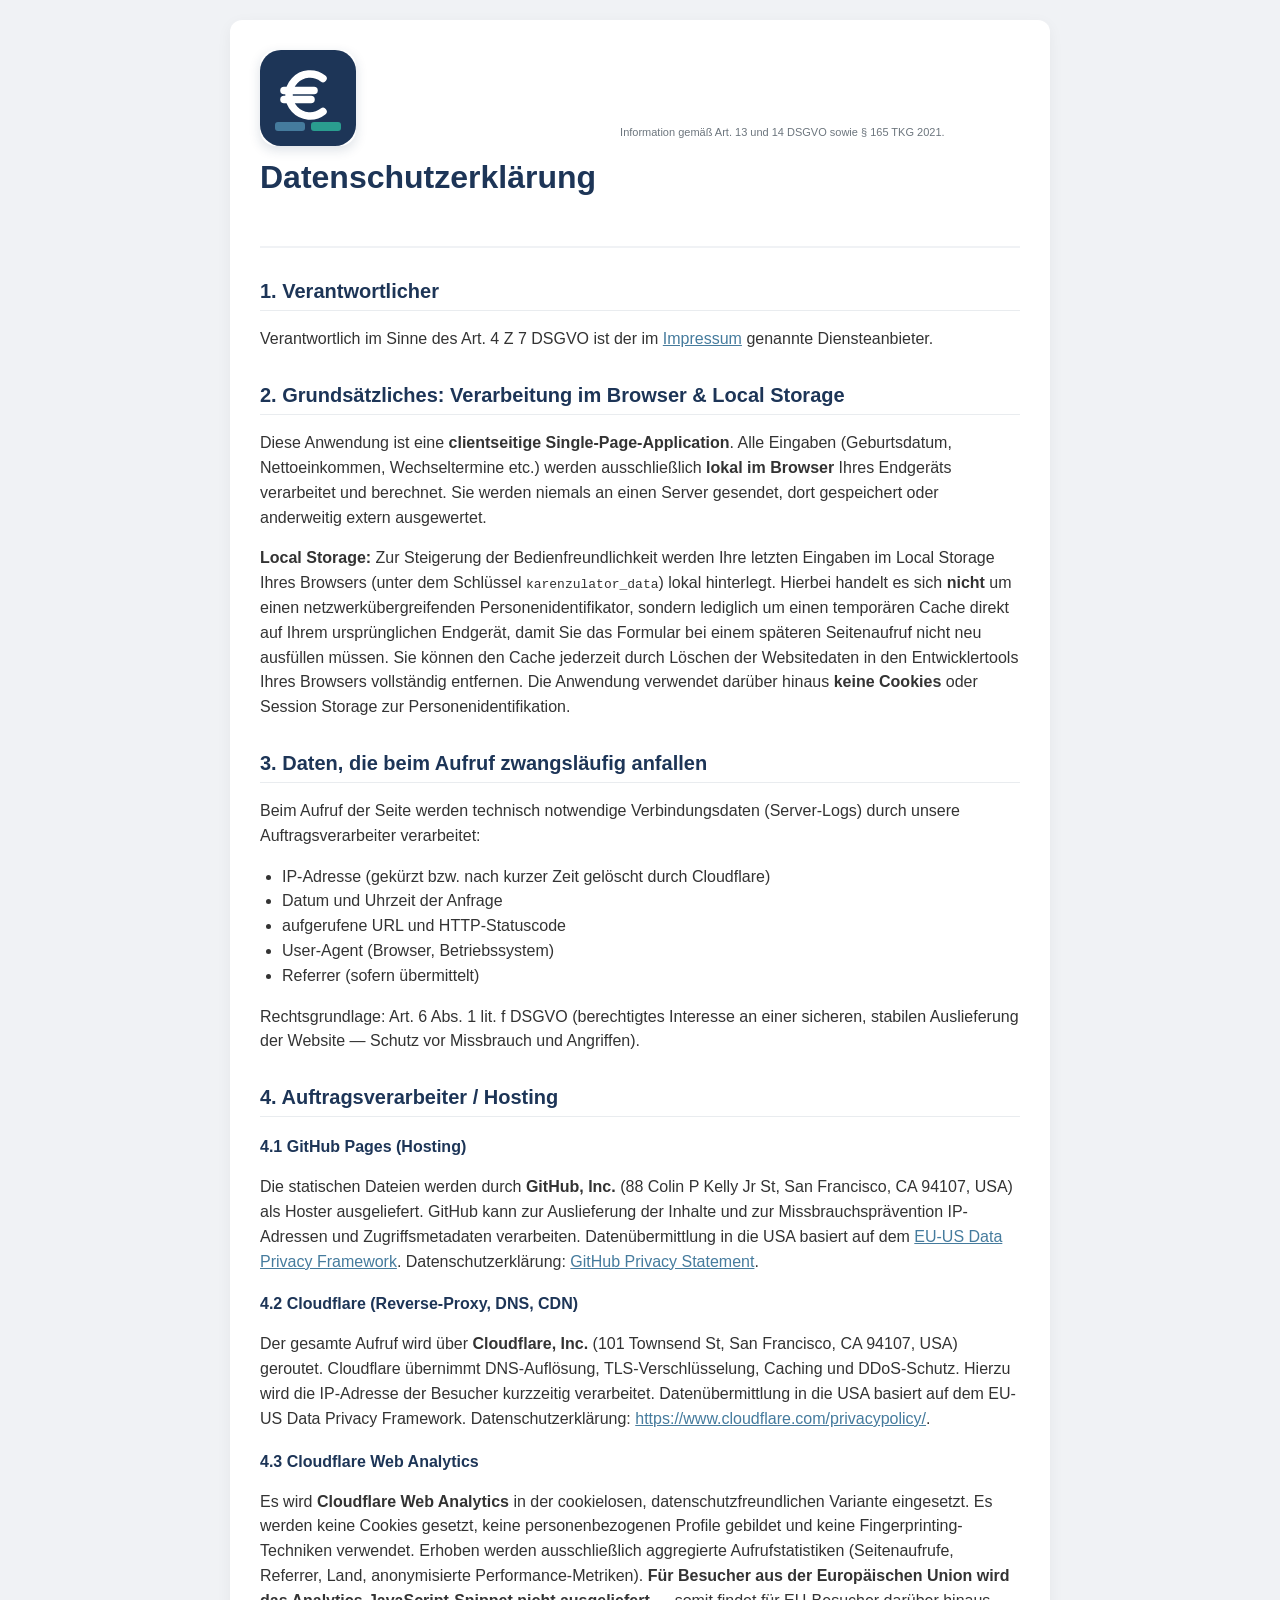
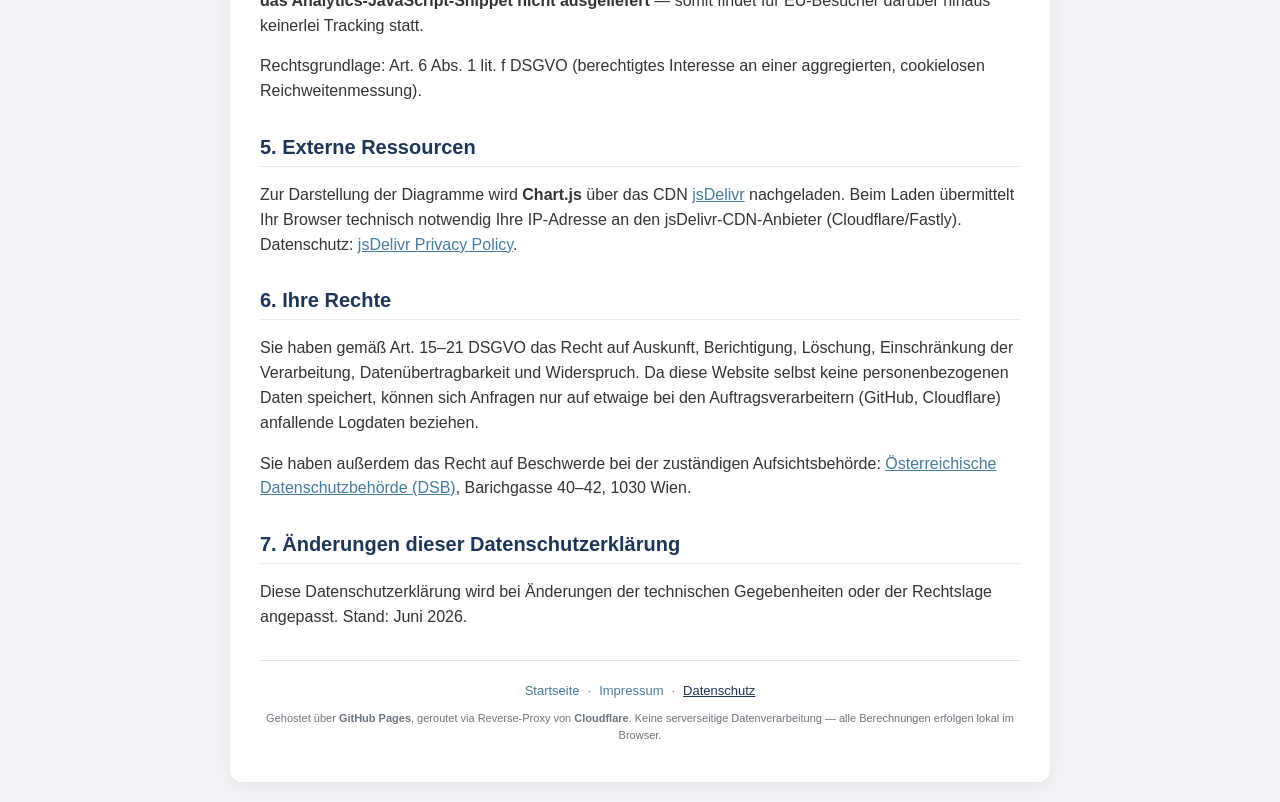
==== commit eb160121: "feat: enhance app header layout and styling; improve sharing functionality" ====
--- a/datenschutz.html
+++ b/datenschutz.html
@@ -15,15 +15,19 @@
 <body>
   <div class="container legal-page">
     <div class="app-header">
-      <a href="index.html" aria-label="Zur Startseite">
-        <img src="assets/favicon.svg" alt="" class="app-logo" width="48" height="48">
-      </a>
-      <h1>Datenschutzerkl&auml;rung</h1>
+      <div class="top-row">
+        <a href="index.html" aria-label="Zur Startseite">
+          <img src="assets/favicon.svg" alt="" class="app-logo" width="48" height="48">
+        </a>
+        <h1>Datenschutzerkl&auml;rung</h1>
+      </div>
+      <div class="desc-row">
+        <p class="field-desc">
+          Information gem&auml;&szlig; Art. 13 und 14 DSGVO sowie &sect; 165 TKG 2021.
+        </p>
+      </div>
     </div>
 
-    <p class="field-desc">
-      Information gem&auml;&szlig; Art. 13 und 14 DSGVO sowie &sect; 165 TKG 2021.
-    </p>
 
     <h2>1. Verantwortlicher</h2>
     <p>
@@ -35,7 +39,8 @@
     <p>
       Diese Anwendung ist eine <b>clientseitige Single-Page-Application</b>. Alle Eingaben
       (Geburtsdatum, Nettoeinkommen, Wechseltermine etc.) werden ausschlie&szlig;lich
-      <b>lokal im Browser</b> Ihres Endger&auml;ts verarbeitet und berechnet. Sie werden niemals an einen Server gesendet,
+      <b>lokal im Browser</b> Ihres Endger&auml;ts verarbeitet und berechnet. Sie werden niemals an einen Server
+      gesendet,
       dort gespeichert oder anderweitig extern ausgewertet.
     </p>
     <p>
@@ -43,8 +48,9 @@
       im Local Storage Ihres Browsers (unter dem Schl&uuml;ssel <code>karenzulator_data</code>) lokal hinterlegt.
       Hierbei handelt es sich <b>nicht</b> um einen netzwerk&uuml;bergreifenden Personenidentifikator,
       sondern lediglich um einen tempor&auml;ren Cache direkt auf Ihrem urspr&uuml;nglichen Endger&auml;t,
-      damit Sie das Formular bei einem sp&auml;teren Seitenaufruf nicht neu ausf&uuml;llen m&uuml;ssen. 
-      Sie k&ouml;nnen den Cache jederzeit durch L&ouml;schen der Websitedaten in den Entwicklertools Ihres Browsers vollst&auml;ndig entfernen.
+      damit Sie das Formular bei einem sp&auml;teren Seitenaufruf nicht neu ausf&uuml;llen m&uuml;ssen.
+      Sie k&ouml;nnen den Cache jederzeit durch L&ouml;schen der Websitedaten in den Entwicklertools Ihres Browsers
+      vollst&auml;ndig entfernen.
       Die Anwendung verwendet dar&uuml;ber hinaus <b>keine Cookies</b> oder Session Storage zur Personenidentifikation.
     </p>
 
--- a/css/styles.css
+++ b/css/styles.css
@@ -43,28 +43,82 @@
 /* ============ App Header (Logo + H1) ============ */
 .app-header {
   display: flex;
+  flex-direction: row;
   align-items: center;
-  gap: 14px;
-  margin-bottom: 8px;
-}
-.app-header h1 {
-  margin: 0;
+  justify-content: flex-start;
+  gap: 24px;
+  margin-bottom: 24px;
+  border-bottom: 2px solid #f0f2f5;
+  padding-bottom: 24px;
 }
 .app-logo {
   flex: 0 0 auto;
-  width: 48px;
-  height: 48px;
-  border-radius: 10px;
-  box-shadow: 0 2px 6px rgba(29, 53, 87, 0.18);
+  width: 96px;
+  height: 96px;
+  border-radius: 16px;
+  box-shadow: 0 4px 12px rgba(29, 53, 87, 0.15);
+}
+.app-header-text {
+  display: flex;
+  flex-direction: column;
+  justify-content: center;
+  gap: 8px;
+}
+.app-header-text h1 {
+  margin: 0;
+  font-size: 28px;
+  color: var(--primary);
+  line-height: 1.2;
+}
+.app-header-text p {
+  margin: 0;
+  color: #555;
+  font-size: 15px;
+  line-height: 1.6;
+}
+.app-header-text h2 {
+  font-size: 16px;
+  color: var(--danger);
+  margin: 0;
+  background: #ffebee;
+  padding: 6px 12px;
+  border-radius: 6px;
+  display: inline-block;
+  align-self: flex-start;
 }
 @media (max-width: 768px) {
   .app-header {
-    gap: 10px;
+    display: grid;
+    grid-template-columns: 48px 1fr;
+    gap: 12px;
+    align-items: center;
+    border-bottom: 2px solid #f0f2f5;
+    padding-bottom: 20px;
+    margin-bottom: 20px;
+  }
+  .app-header-text {
+    display: contents;
   }
   .app-logo {
-    width: 36px;
-    height: 36px;
+    grid-column: 1;
+    width: 48px;
+    height: 48px;
     border-radius: 8px;
+    margin: 0;
+  }
+  .app-header-text h1 {
+    grid-column: 2;
+    font-size: 20px;
+    margin: 0;
+  }
+  .app-header-text p {
+    grid-column: 1 / -1;
+    font-size: 13px;
+    margin-top: 8px;
+  }
+  .app-header-text h2 {
+    grid-column: 1 / -1;
+    align-self: flex-start;
   }
 }
 
@@ -99,11 +153,11 @@
   height: fit-content;
 }
 .form-group {
-  margin-bottom: 18px;
+  margin-bottom: 24px;
 }
 .form-group.nested {
   background: #fff;
-  padding: 12px;
+  padding: 16px;
   border-radius: 6px;
   border: 1px solid #dee2e6;
 }
@@ -192,7 +246,7 @@
 hr {
   border: 0;
   border-top: 1px solid #dee2e6;
-  margin: 20px 0;
+  margin: 16px 0;
 }
 
 .btn-primary {
@@ -215,6 +269,26 @@
   cursor: progress;
 }
 
+.btn-secondary {
+  background: #e2e8f0;
+  color: #333;
+  border: 1px solid #cbd5e1;
+  border-radius: 6px;
+  font-size: 14px;
+  font-weight: bold;
+  cursor: pointer;
+  transition: all 0.2s ease;
+  flex: 0 0 auto;
+  width: auto;
+  padding: 5px 16px;
+  display: flex;
+  align-items: center;
+}
+.btn-secondary:hover {
+  background: #cbd5e1;
+  border-color: #94a3b8;
+}
+
 .optimizer-result {
   margin-top: 12px;
   font-size: 12px;
@@ -247,13 +321,13 @@
 
 /* ============ Dashboards / Cards ============ */
 .dashboard-section {
-  margin-bottom: 30px;
+  margin-bottom: 36px;
 }
 .dashboard {
   display: grid;
   grid-template-columns: repeat(auto-fit, minmax(180px, 1fr));
-  gap: 15px;
-  margin-top: 10px;
+  gap: 20px;
+  margin-top: 12px;
 }
 .card {
   background: var(--bg-light);
